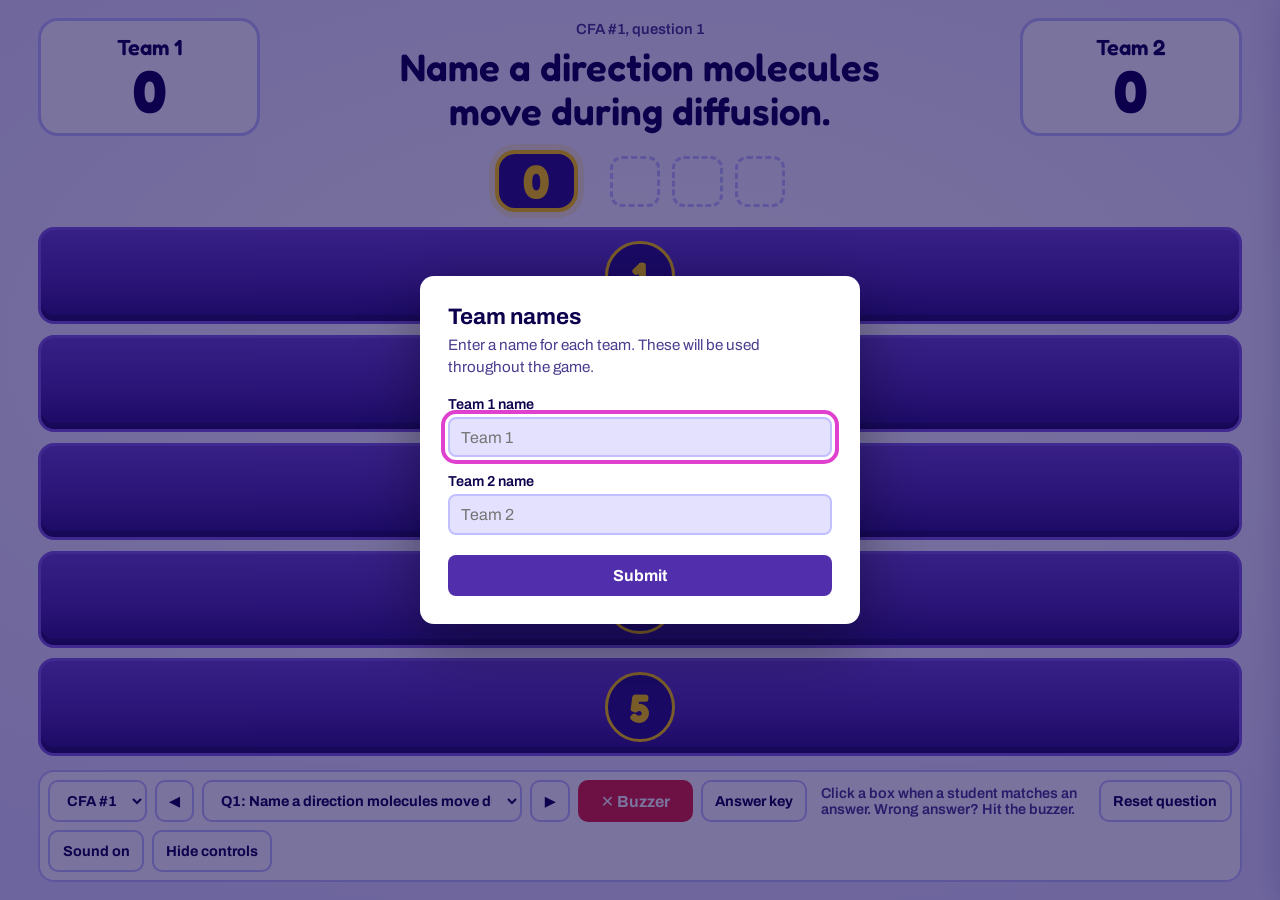
==== biology-feud/index.html @ 5a9de594 "Add files via upload" ====
<!DOCTYPE html>
<html lang="en">
<head>
<meta charset="utf-8">
<meta name="viewport" content="width=device-width, initial-scale=1, viewport-fit=cover">
<title>Biology Feud: CFA review</title>
<link rel="preconnect" href="https://fonts.googleapis.com">
<link rel="preconnect" href="https://fonts.gstatic.com" crossorigin>
<link href="https://fonts.googleapis.com/css2?family=Archivo:wght@500;600;700;800&family=Fredoka:wght@500;600;700&display=swap" rel="stylesheet">
<style>
:root{
  --bg:#E4E1FF; --bg2:#FFFFFF; --ink:#0D004D; --muted:#4A3D8F;
  --panel:#FFFFFF; --panel-edge:#C1BFFF;
  --tile:#512EAB; --tile-deep:#2B1580; --gold:#FFCE00; --fuchsia:#DF41CF;
  --teal:#56E2E1; --red:#E3263B; --face:#FFFDF3; --face-ink:#0D004D; --shown:#DDF7F7;
  color-scheme:light;
  box-sizing:border-box;
  padding-top:env(safe-area-inset-top,0px);
  padding-bottom:env(safe-area-inset-bottom,0px);
}
@media (prefers-color-scheme: dark){
  :root:not([data-theme="light"]){
    --bg:#0D004D; --bg2:#2A1478; --ink:#F4F2FF; --muted:#BDB7F5;
    --panel:#1B0D63; --panel-edge:#512EAB; color-scheme:dark;
  }
}
:root[data-theme="dark"]{
  --bg:#0D004D; --bg2:#2A1478; --ink:#F4F2FF; --muted:#BDB7F5;
  --panel:#1B0D63; --panel-edge:#512EAB; color-scheme:dark;
}
html{height:100%;scroll-padding-top:env(safe-area-inset-top,0px)}
*,*::before,*::after{box-sizing:inherit}
body{margin:0;height:100%;background:var(--bg);color:var(--ink);
  font-family:"Fredoka","Trebuchet MS","Segoe UI",system-ui,sans-serif}
button,select{font:inherit;color:inherit}
:focus-visible{outline:4px solid var(--fuchsia);outline-offset:3px}

/* ---------- Board ---------- */
.app{height:100%;display:grid;grid-template-rows:auto auto minmax(0,1fr) auto;
  gap:clamp(8px,1.6vh,18px);padding:clamp(10px,2vh,24px) clamp(12px,3vw,40px);
  background:radial-gradient(ellipse 85% 65% at 50% 38%,var(--bg2),var(--bg));overflow:hidden}
.top{display:grid;grid-template-columns:minmax(130px,1fr) minmax(0,3.2fr) minmax(130px,1fr);
  align-items:center;gap:clamp(10px,2vw,28px)}
.team{background:var(--panel);border:3px solid var(--panel-edge);border-radius:20px;
  padding:clamp(8px,1.4vh,16px) 10px;text-align:center;display:flex;flex-direction:column;
  align-items:center;gap:2px;transition:transform .3s,border-color .3s}
.team.bump{animation:bump .7s ease}
@keyframes bump{30%{transform:scale(1.08);border-color:var(--gold)}}
.tname{font-weight:600;font-size:clamp(.9rem,1.7vw,1.5rem);min-width:3ch;border-radius:6px;padding:0 4px}
.tscore{font-weight:700;font-size:clamp(2rem,4.6vw,4.4rem);line-height:1;min-width:2ch;border-radius:8px;padding:0 6px}
.award{margin-top:6px;border:0;border-radius:999px;background:var(--fuchsia);color:#fff;
  font-family:Archivo,system-ui,sans-serif;font-weight:700;font-size:clamp(.75rem,1vw,.95rem);
  padding:.45em 1em;cursor:pointer}
.award[hidden]{display:none}
.center{text-align:center;min-width:0}
.qmeta{font-family:Archivo,system-ui,sans-serif;font-weight:600;color:var(--muted);
  font-size:clamp(.8rem,1.15vw,1.05rem)}
.q{font-weight:600;font-size:clamp(1.3rem,3vw,2.9rem);line-height:1.15;margin:.2em 0 0;text-wrap:balance}

.potrow{display:flex;justify-content:center;align-items:center;gap:clamp(12px,2.5vw,36px)}
.pot{background:var(--tile-deep);color:var(--gold);border:4px solid var(--gold);border-radius:20px;
  min-width:3.2ch;text-align:center;padding:0 .5em;font-weight:700;
  font-size:clamp(2rem,5.2vh,4.4rem);line-height:1.15;box-shadow:0 0 0 6px rgba(255,206,0,.18)}
.strikes{display:flex;gap:clamp(6px,1vw,12px)}
.slot{width:clamp(36px,5.6vh,60px);aspect-ratio:1;border:3px dashed var(--panel-edge);border-radius:12px;
  display:grid;place-items:center}
.slot svg{width:78%;opacity:0}
.slot.on{background:var(--red);border:3px solid var(--red)}
.slot.on svg{opacity:1}

.board{display:grid;grid-template-rows:repeat(5,minmax(0,1fr));gap:clamp(6px,1.2vh,14px);
  width:100%;max-width:1240px;margin:0 auto;min-height:0}
.tile{perspective:1400px;border:0;background:none;padding:0;cursor:pointer;min-height:48px;
  height:100%;width:100%;border-radius:18px;display:block}
.inner{position:relative;display:block;width:100%;height:100%;transform-style:preserve-3d;
  transition:transform .65s cubic-bezier(.3,1.35,.5,1)}
.tile.open .inner{transform:rotateX(-180deg)}
.noanim .inner{transition:none!important}
.face{position:absolute;inset:0;backface-visibility:hidden;-webkit-backface-visibility:hidden;
  border-radius:16px;display:flex;align-items:center;overflow:hidden}
.front{justify-content:center;background:linear-gradient(180deg,#6B47CB 0%,var(--tile) 55%,var(--tile-deep) 100%);
  border:3px solid #7E5CE0;box-shadow:inset 0 -6px 0 rgba(0,0,0,.22)}
.num{height:76%;aspect-ratio:1;border-radius:50%;background:var(--tile-deep);color:var(--gold);
  border:3px solid var(--gold);display:grid;place-items:center;font-weight:700;font-size:clamp(1.2rem,4.4vh,2.8rem)}
.tile:hover .front{border-color:var(--gold)}
.board.over .tile:not(.open) .front{border-color:var(--teal);animation:waiting 1.6s ease-in-out infinite}
@keyframes waiting{50%{box-shadow:inset 0 -6px 0 rgba(0,0,0,.22),0 0 0 5px rgba(86,226,225,.45)}}
.back{transform:rotateX(180deg);background:var(--face);color:var(--face-ink);border:3px solid var(--gold);gap:clamp(10px,1.4vw,20px)}
.bn{align-self:stretch;display:grid;place-items:center;min-width:clamp(40px,6vh,72px);background:var(--tile-deep);
  color:var(--gold);font-weight:700;font-size:clamp(1rem,3.4vh,2.2rem)}
.ans{flex:1;text-align:left;font-weight:600;font-size:clamp(1rem,3.5vh,2.5rem);line-height:1.08;padding:4px 0}
.pts{align-self:stretch;display:grid;place-items:center;min-width:clamp(70px,8vw,140px);background:var(--gold);
  color:#0D004D;font-weight:700;font-size:clamp(1.3rem,4.4vh,3.1rem)}
.tile.shown .back{background:var(--shown);border:3px dashed var(--teal)}
.tile.shown .pts{background:#B9ECEC;color:#2D5872}

.host{display:flex;flex-wrap:wrap;align-items:center;gap:8px;background:var(--panel);
  border:2px solid var(--panel-edge);border-radius:16px;padding:8px;font-family:Archivo,system-ui,sans-serif}
.app.clean .host{display:none}
.hb,.sel{font-family:Archivo,system-ui,sans-serif;font-weight:700;font-size:.9rem;background:transparent;
  border:2px solid var(--panel-edge);border-radius:10px;padding:.5em .85em;min-height:42px;cursor:pointer}
.sel{max-width:min(320px,60vw);background:var(--panel)}
.hb:hover{border-color:var(--fuchsia)}
.hb.buzz{background:var(--red);border-color:var(--red);color:#fff;font-size:1rem;padding:.5em 1.3em}
.hb.buzz:hover{border-color:#fff}
.hb.armed{background:var(--gold);border-color:var(--gold);color:#0D004D}
.status{flex:1 1 260px;color:var(--muted);font-size:.9rem;font-weight:600;padding:0 6px}
.showctl{position:fixed;right:12px;bottom:calc(12px + env(safe-area-inset-bottom,0px));opacity:.3;z-index:5;display:none}
.app.clean ~ .showctl{display:block}
.floatbuzz{position:fixed;right:12px;bottom:calc(70px + env(safe-area-inset-bottom,0px));z-index:5;display:none;
  width:64px;height:64px;border-radius:50%;border:4px solid #fff;background:var(--red);cursor:pointer;padding:12px;
  box-shadow:0 6px 18px rgba(13,0,77,.4)}
.floatbuzz svg{width:100%;height:100%;display:block}
.floatbuzz:active{transform:scale(.92)}
.app.clean ~ .floatbuzz{display:block}
.showctl:hover{opacity:1}

/* ---------- Strike overlay ---------- */
.xover{position:fixed;inset:0;display:flex;align-items:center;justify-content:center;gap:2vw;
  pointer-events:none;opacity:0;z-index:30}
.xover.show{animation:xpop 1.25s ease forwards;background:rgba(13,0,77,.35)}
@keyframes xpop{0%{opacity:0;transform:scale(1.35)}12%{opacity:1;transform:scale(1)}80%{opacity:1}100%{opacity:0}}
.xover svg{width:min(25vw,42vh);height:auto;filter:drop-shadow(0 10px 24px rgba(0,0,0,.45))}

/* ---------- Answer key (drawer + window) ---------- */
.drawer{position:fixed;top:0;right:0;bottom:0;width:min(440px,94vw);background:var(--panel);
  border-left:5px solid var(--fuchsia);transform:translateX(105%);transition:transform .3s ease;
  z-index:20;overflow:auto;padding:calc(16px + env(safe-area-inset-top,0px)) 18px calc(18px + env(safe-area-inset-bottom,0px));
  font-family:Archivo,system-ui,sans-serif;box-shadow:-10px 0 40px rgba(13,0,77,.35)}
.drawer.open{transform:none}
.dhead{display:flex;justify-content:space-between;align-items:center;gap:10px}
.dhead h2{margin:0;font-family:Fredoka,system-ui,sans-serif;font-size:1.5rem}
.note{font-size:.85rem;color:var(--muted);line-height:1.4;margin:.6em 0 1em}
.kq{font-weight:700;font-size:1.05rem;line-height:1.3;margin:0 0 .6em}
.krows{display:flex;flex-direction:column;gap:6px}
.krow{display:flex;gap:6px}
.kbtn{flex:1;display:grid;grid-template-columns:2.2em 1fr auto;align-items:center;gap:8px;text-align:left;
  border:2px solid var(--panel-edge);background:transparent;border-radius:10px;padding:.55em .7em;cursor:pointer;
  font-family:Archivo,system-ui,sans-serif;font-size:.98rem;font-weight:600}
.kbtn:hover:not(:disabled){border-color:var(--fuchsia)}
.kbtn:disabled{cursor:default}
.kn{display:grid;place-items:center;width:1.9em;height:1.9em;border-radius:50%;background:var(--tile);color:var(--gold);font-weight:800}
.kp{font-weight:800}
.krow.won .kbtn{background:var(--gold);border-color:var(--gold);color:#0D004D}
.krow.shown .kbtn{background:var(--shown);border:2px dashed var(--teal);color:#0D004D}
.khide{border:2px solid var(--panel-edge);background:transparent;border-radius:10px;padding:0 .7em;cursor:pointer;
  font-family:Archivo,system-ui,sans-serif;font-weight:600;font-size:.85rem}
.kmeta{display:flex;gap:14px;flex-wrap:wrap;font-weight:700;margin:.9em 0 .6em}
.kactions{display:flex;flex-wrap:wrap;gap:8px;margin-top:.6em}
.kactions .hb{flex:1 1 auto}
.shortcuts{font-size:.85rem;color:var(--muted);line-height:1.6;margin-top:1.2em;border-top:2px solid var(--panel-edge);padding-top:.8em}
kbd{font-family:Archivo,system-ui,sans-serif;font-weight:700;border:1.5px solid var(--panel-edge);border-radius:5px;padding:0 .35em}

.keyview{max-width:780px;margin:0 auto;padding:20px 16px 40px;font-family:Archivo,system-ui,sans-serif}
.keyview[hidden],.app[hidden]{display:none}
.keyview h1{font-family:Fredoka,system-ui,sans-serif;font-size:2rem;margin:0}
.kvnav{display:flex;flex-wrap:wrap;gap:8px;margin:1em 0}
.link{display:inline-block;font-weight:700;border-radius:999px;padding:.3em .9em;font-size:.85rem;margin-top:.5em;
  background:var(--panel-edge);color:var(--ink)}
.link.on{background:var(--teal);color:#0D004D}
.keyview .kbtn{font-size:1.1rem;padding:.75em .8em}
.keyview .kq{font-size:1.35rem;font-family:Fredoka,system-ui,sans-serif;font-weight:600}

/* ---------- Team setup form (deliberately plain) ---------- */
.setup{position:fixed;inset:0;z-index:40;display:grid;place-items:center;background:rgba(13,0,77,.55);padding:16px}
.setup[hidden]{display:none}
.setup form{background:var(--panel);color:var(--ink);border-radius:14px;padding:28px;width:min(440px,100%);
  font-family:Archivo,system-ui,sans-serif;box-shadow:0 20px 60px rgba(0,0,0,.35)}
.setup h2{margin:0 0 .3em;font-size:1.4rem}
.setup p{margin:0 0 1.2em;color:var(--muted);font-size:.95rem;line-height:1.4}
.setup label{display:block;font-weight:600;font-size:.9rem;margin:0 0 .35em}
.setup input{width:100%;font:inherit;font-size:1rem;padding:.6em .7em;border:2px solid var(--panel-edge);
  border-radius:8px;background:var(--bg);color:var(--ink);margin-bottom:1em}
.setup button[type=submit]{width:100%;background:var(--tile);color:#fff;border:0;border-radius:8px;padding:.75em;
  font-family:Archivo,system-ui,sans-serif;font-weight:700;font-size:1rem;cursor:pointer;margin-top:.3em}

/* ---------- Big intro ---------- */
.intro{position:fixed;inset:0;z-index:45;color:#fff;overflow:hidden;cursor:pointer;
  background:radial-gradient(ellipse 70% 60% at 50% 45%,#2A1478,#0D004D 75%);transition:opacity .4s}
.intro[hidden]{display:none}
.intro.out{opacity:0}
.beam{position:absolute;top:-20%;width:46vw;height:150%;opacity:.16;pointer-events:none;
  background:linear-gradient(180deg,#FFCE00,transparent 75%);clip-path:polygon(44% 0,56% 0,100% 100%,0 100%)}
.beam.l{left:-6vw;transform-origin:50% 0;animation:sweepL 5s ease-in-out infinite alternate}
.beam.r{right:-6vw;transform-origin:50% 0;animation:sweepR 5s ease-in-out infinite alternate;
  background:linear-gradient(180deg,#56E2E1,transparent 75%)}
@keyframes sweepL{from{transform:rotate(-24deg)}to{transform:rotate(14deg)}}
@keyframes sweepR{from{transform:rotate(24deg)}to{transform:rotate(-14deg)}}
.stage{position:absolute;inset:0}
.stage.shake{animation:shake .4s linear}
@keyframes shake{20%{transform:translate(-9px,5px)}40%{transform:translate(8px,-6px)}60%{transform:translate(-5px,3px)}80%{transform:translate(3px,-2px)}}
.scene{position:absolute;inset:0;display:flex;flex-direction:column;align-items:center;justify-content:center;
  gap:clamp(8px,2vh,24px);text-align:center;padding:0 4vw}
.ib{opacity:0;transition:opacity .45s ease}
.ib.on{opacity:1}
.i-welcome{font-weight:500;font-size:clamp(1.3rem,3.4vw,2.8rem);color:#C1BFFF}
.i-title{font-weight:700;font-size:clamp(3.2rem,12vw,11rem);line-height:.95;color:#FFCE00;
  text-shadow:0 .06em 0 #DF41CF,0 .12em 0 #512EAB;transform:scale(.4)}
.i-title.on{animation:grow .8s cubic-bezier(.2,1.5,.4,1) forwards}
@keyframes grow{from{transform:scale(.4)}to{transform:scale(1)}}
.i-match{font-weight:500;font-size:clamp(1.2rem,3vw,2.5rem);color:#C1BFFF}
.vsrow{display:flex;align-items:center;justify-content:center;gap:clamp(14px,3vw,48px);flex-wrap:nowrap}
@media (max-width:760px){.vsrow{flex-direction:column}}
.tm{font-weight:700;font-size:clamp(2.8rem,6.6vw,7.5rem);line-height:1;white-space:nowrap;
  transform:scale(2.4) rotate(var(--r));text-shadow:0 .07em 0 rgba(0,0,0,.35)}
.tm.on{animation:slam .45s cubic-bezier(.2,1.6,.4,1) forwards}
@keyframes slam{from{opacity:0;transform:scale(2.4) rotate(var(--r))}to{opacity:1;transform:scale(1) rotate(var(--r))}}
#iThis{--r:-4deg;color:#FFCE00}
#iThat{--r:4deg;color:#56E2E1}
.i-vs{font-weight:700;font-size:clamp(1.6rem,4vw,3.6rem);color:#fff;background:#DF41CF;border-radius:50%;
  width:2.2em;height:2.2em;display:grid;place-items:center}
.i-play{font-weight:700;font-size:clamp(3rem,10vw,9rem);color:#FFCE00;transform:scale(.5)}
.i-play.on{animation:grow .7s cubic-bezier(.2,1.5,.4,1) forwards}
.skip{position:absolute;bottom:calc(16px + env(safe-area-inset-bottom,0px));right:20px;font-family:Archivo,system-ui,sans-serif;
  font-size:.85rem;color:#C1BFFF;opacity:.6}
@media (prefers-reduced-motion:reduce){
  .beam,.stage.shake{animation:none}
  .tm.on,.i-title.on,.i-play.on{animation:none;transform:rotate(var(--r,0deg))}
}

@media (max-width:760px){
  .app{height:auto;min-height:100%;overflow:visible}
  .top{grid-template-columns:1fr 1fr}
  .center{grid-column:1/-1;order:-1}
  .board{grid-template-rows:none;grid-auto-rows:64px}
  .ans{font-size:1rem}.pts{font-size:1.4rem;min-width:62px}.num{font-size:1.4rem}
}
@media (prefers-reduced-motion:reduce){
  .inner{transition:opacity .2s}
  .tile.open .inner{transform:none}
  .tile.open .front{opacity:0}
  .back{transform:none;opacity:0}
  .tile.open .back{opacity:1}
  .board.over .tile:not(.open) .front,.team.bump{animation:none}
  .xover.show{animation-duration:1.4s}
}
</style>
</head>
<body>

<div class="app" id="app">
  <header class="top">
    <div class="team" data-t="0">
      <span class="tname" contenteditable="true" spellcheck="false" aria-label="Team 1 name"></span>
      <span class="tscore" contenteditable="true" spellcheck="false" inputmode="numeric" aria-label="Team 1 score"></span>
      <button class="award" data-t="0" hidden></button>
    </div>
    <div class="center">
      <div class="qmeta" id="qmeta"></div>
      <h1 class="q" id="qtext"></h1>
    </div>
    <div class="team" data-t="1">
      <span class="tname" contenteditable="true" spellcheck="false" aria-label="Team 2 name"></span>
      <span class="tscore" contenteditable="true" spellcheck="false" inputmode="numeric" aria-label="Team 2 score"></span>
      <button class="award" data-t="1" hidden></button>
    </div>
  </header>

  <div class="potrow">
    <div class="pot" id="pot" aria-label="Points in play">0</div>
    <div class="strikes" id="strikes" aria-label="Strikes"></div>
  </div>

  <main class="board" id="board"></main>

  <footer class="host" id="host">
    <select class="sel" id="setSel" aria-label="Question set"></select>
    <button class="hb" id="prev" aria-label="Previous question">◀</button>
    <select class="sel" id="qSel" aria-label="Question"></select>
    <button class="hb" id="next" aria-label="Next question">▶</button>
    <button class="hb buzz" id="buzz">✕ Buzzer</button>
    <button class="hb" id="keyBtn">Answer key</button>
    <span class="status" id="status"></span>
    <button class="hb" id="resetBtn">Reset question</button>
    <button class="hb" id="soundBtn"></button>
    <button class="hb" id="cleanBtn" title="Hide this bar (H)">Hide controls</button>
  </footer>
</div>
<button class="hb showctl" id="showCtl">Show controls</button>
<button class="floatbuzz" id="floatBuzz" aria-label="Buzzer" title="Buzzer (X)"><svg viewBox="0 0 100 100" aria-hidden="true"><path d="M22 22L78 78M78 22L22 78" stroke="#fff" stroke-width="16" stroke-linecap="round"/></svg></button>

<aside class="drawer" id="drawer" aria-label="Answer key">
  <div class="dhead"><h2>Answer key</h2><button class="hb" id="closeKey">Close</button></div>
  <p class="note">This panel shows on screen, so close it before you share or project. For a private key, open this page’s link with <b>#key</b> added to the end in a second window. It controls this board.</p>
  <p class="kq" id="dQ"></p>
  <div class="krows" id="dRows"></div>
  <div class="kmeta" id="dMeta"></div>
  <div class="kactions">
    <button class="hb" id="dUnstrike">Remove a strike</button>
    <button class="hb" id="dNewGame">New game</button>
    <button class="hb" id="dNames">Change team names</button>
    <button class="hb" id="dIntro">Replay intro</button>
  </div>
  <div class="shortcuts">
    <kbd>1</kbd>–<kbd>5</kbd> reveal a box &nbsp; <kbd>X</kbd> buzzer &nbsp; <kbd>←</kbd> <kbd>→</kbd> change question<br>
    <kbd>K</kbd> answer key &nbsp; <kbd>H</kbd> hide controls &nbsp; <kbd>M</kbd> sound<br>
    Shift-click a revealed box (or use Hide here) to cover it again. Click a team’s name or score to edit it.
  </div>
</aside>

<div class="xover" id="xover" aria-hidden="true"></div>

<div class="setup" id="setup" hidden>
  <form id="setupForm" autocomplete="off">
    <h2>Team names</h2>
    <p>Enter a name for each team. These will be used throughout the game.</p>
    <label for="t1in">Team 1 name</label>
    <input id="t1in" maxlength="28" placeholder="Team 1">
    <label for="t2in">Team 2 name</label>
    <input id="t2in" maxlength="28" placeholder="Team 2">
    <button type="submit">Submit</button>
  </form>
</div>

<div class="intro" id="intro" hidden aria-live="polite">
  <div class="beam l"></div><div class="beam r"></div>
  <div class="stage" id="stage">
    <div class="scene">
      <div class="ib i-welcome" id="iWelcome">Welcome to</div>
      <div class="ib i-title" id="iTitle">Biology Feud!</div>
    </div>
    <div class="scene">
      <div class="ib i-match" id="iMatch">Today’s matchup</div>
      <div class="vsrow">
        <div class="ib tm" id="iThis">This team</div>
        <div class="ib i-vs" id="iVs">vs</div>
        <div class="ib tm" id="iThat">That team</div>
      </div>
    </div>
    <div class="scene"><div class="ib i-play" id="iPlay">Let’s play!</div></div>
  </div>
  <div class="skip">Click to skip</div>
</div>

<div class="keyview" id="keyview" hidden>
  <h1>Answer key</h1>
  <span class="link" id="kvLink">Looking for the board…</span>
  <div class="kvnav">
    <select class="sel" id="kvSet" aria-label="Question set"></select>
    <button class="hb" id="kvPrev" aria-label="Previous question">◀</button>
    <select class="sel" id="kvQ" aria-label="Question"></select>
    <button class="hb" id="kvNext" aria-label="Next question">▶</button>
  </div>
  <p class="kq" id="kvQText"></p>
  <div class="krows" id="kvRows"></div>
  <div class="kmeta" id="kvMeta"></div>
  <div class="kactions">
    <button class="hb buzz" id="kvBuzz">✕ Buzzer</button>
    <button class="hb" id="kvAward0"></button>
    <button class="hb" id="kvAward1"></button>
  </div>
  <div class="kactions">
    <button class="hb" id="kvUnstrike">Remove a strike</button>
    <button class="hb" id="kvReset">Reset question</button>
  </div>
  <p class="note" id="kvStatus"></p>
  <div class="shortcuts">Keys work here too: <kbd>1</kbd>–<kbd>5</kbd> reveal, <kbd>X</kbd> buzzer, <kbd>←</kbd> <kbd>→</kbd> change question. Click the board window once at the start so its sounds can play.</div>
</div>

<script>
/* ======================= QUESTIONS ======================= */
const SETS = [
 { id:"cfa1", name:"CFA #1", qs:[
  {n:1, q:"Name a direction molecules move during diffusion.", a:[["From high to low concentration",45],["Down the concentration gradient",25],["Toward equilibrium",15],["Into or out of a cell until balanced",10],["No energy required / passive movement",5]]},
  {n:2, q:"What happens to a cell in a hypertonic solution?", a:[["It shrinks as water leaves",50],["Water moves out due to more solute outside",25],["Osmosis moves water to higher solute area",15],["Cell becomes dehydrated",5],["Plant cell becomes plasmolyzed",5]]},
  {n:3, q:"Name an organelle involved in making ATP.", a:[["Mitochondrion",60],["Cytoplasm (glycolysis occurs here)",15],["Cell membrane (for some bacteria)",10],["ATP synthase complexes",10],["Chloroplast (in plants indirectly provides energy)",5]]},
  {n:4, q:"Name a type of membrane transport.", a:[["Passive transport",35],["Active transport",25],["Facilitated diffusion",20],["Endocytosis",10],["Exocytosis",10]]},
  {n:6, q:"Name something that helps a cell reach equilibrium.", a:[["Diffusion",35],["Osmosis",30],["Balanced solute/solvent concentrations",15],["Passive transport",10],["Protein channels",10]]},
  {n:7, q:"Name a step of cellular respiration.", a:[["Glycolysis",40],["Krebs Cycle",30],["Electron Transport Chain",20],["ATP production",5],["Breaking down glucose",5]]},
  {n:8, q:"Name a step involved in making and transporting a protein.", a:[["Ribosome builds the protein",35],["Nucleus sends DNA instructions",25],["ER transports the protein",15],["Golgi modifies & packages it",15],["Vesicle carries protein to membrane",10]]},
  {n:9, q:"Name a difference between passive and active transport.", a:[["Energy use (active requires ATP)",40],["Passive goes high → low",25],["Active goes low → high",20],["Examples: diffusion, osmosis, pumps",10],["Protein channels may be involved",5]]},
  {n:10, q:"Name a possible effect of a hypertonic, hypotonic, or isotonic environment.", a:[["Cell shrinks (hypertonic)",35],["Cell swells (hypotonic)",30],["No net movement (isotonic)",20],["Plant becomes turgid/flaccid/plasmolyzed",10],["Water moves based on solute concentration",5]]},
  {n:11, q:"What could happen to a freshwater protozoan placed in salt water?", a:[["Cell shrinks/shrivels",45],["Water leaves the cell",25],["Hypertonic environment causes dehydration",15],["Osmosis pulls water toward higher solute",10],["Loss of homeostasis",5]]},
  {n:12, q:"Name something about the phospholipid bilayer that makes it selectively permeable.", a:[["Hydrophobic tails repel water/large molecules",35],["Hydrophilic heads interact with water",25],["Only certain molecules pass easily",20],["Protein channels regulate movement",10],["Semi-permeable structure maintains homeostasis",10]]},
  {n:13, q:"Name a similarity or difference between osmosis and diffusion.", a:[["Both move from high → low concentration",30],["Osmosis is only water",25],["Diffusion moves solutes",20],["Both passive (no energy)",15],["Both aim for equilibrium",10]]},
  {n:14, q:"Name a type of transport that requires a protein.", a:[["Facilitated diffusion",40],["Active transport (pumps)",30],["Endocytosis",15],["Exocytosis",10],["Ion channels",5]]},
  {n:15, q:"Name a type of tropism.", a:[["Phototropism",35],["Gravitropism",25],["Hydrotropism",20],["Thigmotropism",10],["Chemotropism",10]]},
  {n:16, q:"Name a place where proteins are built, processed, or transported.", a:[["Ribosome",35],["Endoplasmic reticulum",25],["Golgi apparatus",20],["Nucleus",10],["Vesicles",10]]}
 ]},
 { id:"cfa2", name:"CFA #2", qs:[
  {n:1, q:"Name something involved in protein synthesis.", a:[["Ribosome",35],["mRNA",25],["tRNA",20],["Amino acids",10],["RNA polymerase",10]]},
  {n:2, q:"Name an enzyme used in DNA or RNA processes.", a:[["DNA polymerase",40],["RNA polymerase",30],["Helicase",15],["Ligase",10],["Primase",5]]},
  {n:3, q:"Name a type of RNA.", a:[["mRNA",40],["tRNA",30],["rRNA",20],["snRNA",5],["siRNA",5]]},
  {n:4, q:"Name a location in the cell where genetic processes happen.", a:[["Nucleus",50],["Ribosome",25],["Cytoplasm",15],["Nucleolus",5],["Rough ER",5]]},
  {n:5, q:"Name a step in protein synthesis.", a:[["Transcription",40],["Translation",35],["tRNA delivery of amino acids",10],["mRNA leaving the nucleus",10],["Forming a polypeptide chain",5]]},
  {n:6, q:"Name a process that involves DNA or RNA.", a:[["Replication",35],["Transcription",25],["Translation",20],["Mutation",10],["Meiosis",10]]},
  {n:7, q:"Name a type of inheritance pattern.", a:[["Dominant/Recessive",40],["Incomplete dominance",25],["Codominance",20],["Polygenic inheritance",10],["Multiple alleles",5]]},
  {n:8, q:"Name a biotechnology tool or technique.", a:[["CRISPR-Cas9",40],["DNA fingerprinting",25],["Cloning",15],["Genetic engineering/GMO",10],["Gene therapy",10]]},
  {n:9, q:"Name a source of genetic variation.", a:[["Crossing over",35],["Mutations",25],["Independent assortment",20],["Random fertilization",10],["Nondisjunction",10]]},
  {n:10, q:"Name a type of asexual reproduction.", a:[["Binary fission",40],["Budding",25],["Fragmentation",15],["Vegetative propagation",10],["Spore formation",10]]}
 ]}
];

/* ======================= STATE ======================= */
const LS = "bioFeud.v1", LSCMD = "bioFeud.cmd";
const $ = id => document.getElementById(id);
const esc = s => String(s).replace(/[&<>"]/g, c => ({"&":"&amp;","<":"&lt;",">":"&gt;",'"':"&quot;"}[c]));
const XSVG = '<svg viewBox="0 0 100 100" aria-hidden="true"><path d="M20 20L80 80M80 20L20 80" stroke="#fff" stroke-width="26" stroke-linecap="round"/><path d="M20 20L80 80M80 20L20 80" stroke="#E3263B" stroke-width="16" stroke-linecap="round"/></svg>';
const freshState = () => ({started:false, set:0, idx:0, teams:[{name:"Team 1",score:0},{name:"Team 2",score:0}], rounds:{}, muted:false});

function load(){
  try{
    const s = JSON.parse(localStorage.getItem(LS));
    if(s && SETS[s.set] && SETS[s.set].qs[s.idx] && Array.isArray(s.teams)) return s;
  }catch(e){}
  return null;
}
let S = load() || freshState();
function save(){ try{ localStorage.setItem(LS, JSON.stringify(S)); }catch(e){} }

const qOf = st => SETS[st.set].qs[st.idx];
const keyOf = st => SETS[st.set].id + ":" + st.idx;
const blankRound = () => ({rev:[null,null,null,null,null], strikes:0, pot:0, awardedTo:null});
function round(){ const k = keyOf(S); if(!S.rounds[k]) S.rounds[k] = blankRound(); return S.rounds[k]; }
const isKey = () => location.hash === "#key";

/* ======================= SOUND ======================= */
let AC = null;
function ac(){
  try{
    if(!AC) AC = new (window.AudioContext || window.webkitAudioContext)();
    if(AC.state === "suspended") AC.resume();
  }catch(e){}
  return AC;
}
function tone(f, t0, dur, type, vol, filterHz){
  const a = ac(); if(!a || S.muted) return;
  const o = a.createOscillator(), g = a.createGain(), t = a.currentTime + t0;
  o.type = type; o.frequency.value = f;
  g.gain.setValueAtTime(0.0001, t);
  g.gain.exponentialRampToValueAtTime(vol, t + 0.015);
  g.gain.setValueAtTime(vol, t + dur * 0.6);
  g.gain.exponentialRampToValueAtTime(0.0001, t + dur);
  let node = o;
  if(filterHz){ const lp = a.createBiquadFilter(); lp.type = "lowpass"; lp.frequency.value = filterHz; o.connect(lp); node = lp; }
  node.connect(g).connect(a.destination);
  o.start(t); o.stop(t + dur + 0.05);
}
const sDing  = () => { tone(988,0,.45,"triangle",.28); tone(1319,.13,.75,"triangle",.24); };
const sSoft  = () => { tone(587,0,.4,"sine",.18); };
const sBuzz  = () => { tone(92,0,.8,"sawtooth",.3,1400); tone(97,0,.8,"square",.16,1400); };
const sAward = () => { [523,659,784,1047].forEach((f,i)=>tone(f,i*.09,.5,"triangle",.2)); };
document.addEventListener("pointerdown", ac, {once:true});

/* ======================= ACTIONS (board tab) ======================= */
function reveal(i){
  const r = round(), q = qOf(S);
  if(i < 0 || i >= q.a.length || r.rev[i]) return;
  // Before 3 strikes every match counts. After 3 strikes, only the one steal attempt counts.
  const earned = r.awardedTo === null && (r.strikes < 3 || !r.stealDone);
  if(r.strikes >= 3 && r.awardedTo === null && !r.stealDone) r.stealDone = "hit";
  r.rev[i] = earned ? "won" : "shown";
  if(earned) r.pot += q.a[i][1];
  earned ? sDing() : sSoft();
  commit();
}
function hide(i){
  const r = round(), q = qOf(S);
  if(!r.rev[i]) return;
  if(r.rev[i] === "won" && r.awardedTo === null){ r.pot -= q.a[i][1]; if(r.stealDone === "hit") r.stealDone = false; }
  r.rev[i] = null; commit();
}
let xTimer;
function buzz(){
  const r = round();
  if(r.strikes >= 3 && r.awardedTo === null && !r.stealDone) r.stealDone = "miss";
  const n = r.strikes < 3 ? ++r.strikes : 1;
  sBuzz();
  const xo = $("xover");
  xo.innerHTML = XSVG.repeat(n);
  xo.classList.remove("show"); void xo.offsetWidth; xo.classList.add("show");
  clearTimeout(xTimer); xTimer = setTimeout(()=>xo.classList.remove("show"), 1300);
  commit();
}
function unstrike(){ const r = round(); if(r.stealDone === "miss"){ r.stealDone = false; commit(); } else if(r.strikes > 0){ r.strikes--; commit(); } }
function award(t){
  const r = round();
  if(r.pot <= 0 || r.awardedTo !== null) return;
  S.teams[t].score += r.pot; r.awardedTo = t; sAward(); commit();
  const card = document.querySelector('.team[data-t="'+t+'"]');
  card.classList.remove("bump"); void card.offsetWidth; card.classList.add("bump");
}
function resetQ(){
  const r = round();
  if(r.awardedTo !== null) S.teams[r.awardedTo].score -= r.pot;
  delete S.rounds[keyOf(S)]; commit();
}
function go(i){ const n = SETS[S.set].qs.length; S.idx = Math.max(0, Math.min(n-1, i)); commit(); }
function setSet(s){ if(SETS[s]){ S.set = s; S.idx = 0; commit(); } }
function newGame(){ const m = S.muted, names = S.teams.map(t=>t.name); S = freshState(); S.muted = m; S.teams.forEach((t,i)=>t.name = names[i]); commit(); openSetup(); }

function commit(){ save(); render(); broadcast(); }

/* ======================= SYNC ======================= */
let bc = null;
try{ bc = new BroadcastChannel("bio-feud-v1"); }catch(e){}
function broadcast(){ if(!isKey() && bc) bc.postMessage({type:"state", s:S}); }
function send(cmd, arg){
  const m = {type:"cmd", cmd, arg, id: Math.random().toString(36).slice(2)};
  if(bc) bc.postMessage(m);
  try{ localStorage.setItem(LSCMD, JSON.stringify(m)); }catch(e){}
}
let lastCmd = null;
function handleCmd(m){
  if(isKey() || !m || m.id === lastCmd) return;
  lastCmd = m.id;
  const a = m.arg;
  switch(m.cmd){
    case "hello": S.ping = Date.now(); save(); broadcast(); break;
    case "reveal": reveal(a); break;
    case "hide": hide(a); break;
    case "buzz": buzz(); break;
    case "unstrike": unstrike(); break;
    case "award": award(a); break;
    case "reset": resetQ(); break;
    case "go": go(a); break;
    case "set": setSet(a); break;
  }
}
if(bc) bc.onmessage = e => {
  const m = e.data;
  if(m.type === "cmd") handleCmd(m);
  else if(m.type === "state" && isKey()) keyState(m.s);
};
window.addEventListener("storage", e => {
  try{
    if(e.key === LSCMD && e.newValue) handleCmd(JSON.parse(e.newValue));
    if(e.key === LS && e.newValue && isKey()) keyState(JSON.parse(e.newValue));
  }catch(err){}
});

/* ======================= RENDER: BOARD ======================= */
function fillSelects(setEl, qEl, st){
  setEl.innerHTML = SETS.map((s,i)=>`<option value="${i}"${i===st.set?" selected":""}>${esc(s.name)}</option>`).join("");
  qEl.innerHTML = SETS[st.set].qs.map((q,i)=>{
    const t = q.q.length > 44 ? q.q.slice(0,42) + "…" : q.q;
    return `<option value="${i}"${i===st.idx?" selected":""}>Q${q.n}: ${esc(t)}</option>`;
  }).join("");
}
function keyRows(q, r, live){
  return q.a.map(([t,p],i)=>{
    const st = r ? r.rev[i] : null;
    return `<div class="krow ${st||""}"><button class="kbtn" data-act="reveal" data-i="${i}"${(st||!live)?" disabled":""}>`+
      `<span class="kn">${i+1}</span><span class="kt">${esc(t)}</span><span class="kp">${p}</span></button>`+
      (st && live ? `<button class="khide" data-act="hide" data-i="${i}">Hide</button>` : "") + `</div>`;
  }).join("");
}
function statusText(st, r, q){
  const left = r.rev.filter(v=>!v).length;
  const won = r.rev.some(v=>v==="won");
  if(r.awardedTo !== null) return `${st.teams[r.awardedTo].name} got ${r.pot} points.` + (left ? " Click any covered box to show it." : " Move on when you’re ready.");
  if(r.strikes >= 3){
    if(r.stealDone === "hit") return "Steal! Give all the points to the team that stole.";
    if(r.stealDone === "miss") return "Steal missed. Give the points to the team that had control.";
    return "Three strikes. The other team gets one steal: click their answer if it’s on the board, or hit the buzzer.";
  }
  if(!left) return "Board cleared. Give the points to the team in control.";
  return "Click a box when a student matches an answer. Wrong answer? Hit the buzzer.";
}

function buildBoard(){
  const board = $("board"), q = qOf(S);
  board.classList.add("noanim");
  board.innerHTML = q.a.map(([t,p],i)=>
    `<button class="tile" data-i="${i}" aria-label="Box ${i+1}"><span class="inner">`+
    `<span class="face front"><span class="num">${i+1}</span></span>`+
    `<span class="face back"><span class="bn">${i+1}</span><span class="ans">${esc(t)}</span><span class="pts">${p}</span></span>`+
    `</span></button>`).join("");
  board.dataset.key = keyOf(S);
  requestAnimationFrame(()=>requestAnimationFrame(()=>board.classList.remove("noanim")));
}

function render(){
  if(isKey()) return;
  const q = qOf(S), r = round(), set = SETS[S.set];
  document.querySelectorAll(".team").forEach(card=>{
    const t = +card.dataset.t, team = S.teams[t];
    const nm = card.querySelector(".tname"), sc = card.querySelector(".tscore"), aw = card.querySelector(".award");
    if(document.activeElement !== nm) nm.textContent = team.name;
    if(document.activeElement !== sc) sc.textContent = team.score;
    aw.hidden = !(r.pot > 0 && r.awardedTo === null);
    aw.textContent = `Give ${r.pot} points`;
  });
  $("qmeta").textContent = `${set.name}, question ${q.n}`;
  $("qtext").textContent = q.q;
  $("pot").textContent = r.pot;
  $("strikes").innerHTML = [0,1,2].map(i=>`<div class="slot${i<r.strikes?" on":""}"><svg viewBox="0 0 100 100" aria-hidden="true"><path d="M22 22L78 78M78 22L22 78" stroke="#fff" stroke-width="16" stroke-linecap="round"/></svg></div>`).join("");

  const board = $("board");
  if(board.dataset.key !== keyOf(S)) buildBoard();
  board.querySelectorAll(".tile").forEach((el,i)=>{
    el.classList.toggle("open", !!r.rev[i]);
    el.classList.toggle("shown", r.rev[i] === "shown");
    el.setAttribute("aria-label", r.rev[i] ? `Box ${i+1}: ${q.a[i][0]}, ${q.a[i][1]} points` : `Box ${i+1}, covered`);
  });
  board.classList.toggle("over", r.strikes >= 3 || r.awardedTo !== null);

  fillSelects($("setSel"), $("qSel"), S);
  $("prev").disabled = S.idx === 0;
  $("next").disabled = S.idx === set.qs.length - 1;
  $("status").textContent = statusText(S, r, q);
  $("soundBtn").textContent = S.muted ? "Sound off" : "Sound on";

  $("dQ").textContent = `Q${q.n}. ${q.q}`;
  $("dRows").innerHTML = keyRows(q, r, true);
  $("dMeta").innerHTML = `<span>In play: ${r.pot}</span><span>Strikes: ${r.strikes}/3</span>`;
}

/* ======================= BOARD EVENTS ======================= */
$("board").addEventListener("click", e=>{
  const tile = e.target.closest(".tile"); if(!tile) return;
  const i = +tile.dataset.i;
  if(e.shiftKey) hide(i); else reveal(i);
});
$("buzz").onclick = buzz;
$("prev").onclick = ()=>go(S.idx-1);
$("next").onclick = ()=>go(S.idx+1);
$("setSel").onchange = e=>setSet(+e.target.value);
$("qSel").onchange = e=>go(+e.target.value);
$("keyBtn").onclick = ()=>$("drawer").classList.toggle("open");
$("closeKey").onclick = ()=>$("drawer").classList.remove("open");
$("soundBtn").onclick = ()=>{ S.muted = !S.muted; commit(); };
$("cleanBtn").onclick = ()=>$("app").classList.add("clean");
$("showCtl").onclick = ()=>$("app").classList.remove("clean");
$("floatBuzz").onclick = buzz;
$("dUnstrike").onclick = unstrike;
document.querySelectorAll(".award").forEach(b=>b.onclick=()=>award(+b.dataset.t));
$("dRows").addEventListener("click", e=>{
  const b = e.target.closest("[data-act]"); if(!b || b.disabled) return;
  b.dataset.act === "hide" ? hide(+b.dataset.i) : reveal(+b.dataset.i);
});

// Two-click confirm for destructive buttons
function armed(btn, label, armedLabel, fn){
  let t = null;
  btn.textContent = label;
  btn.onclick = ()=>{
    if(btn.classList.contains("armed")){ clearTimeout(t); btn.classList.remove("armed"); btn.textContent = label; fn(); return; }
    btn.classList.add("armed"); btn.textContent = armedLabel;
    t = setTimeout(()=>{ btn.classList.remove("armed"); btn.textContent = label; }, 3000);
  };
}
armed($("resetBtn"), "Reset question", "Click again to reset", resetQ);
armed($("dNewGame"), "New game", "Click again: scores go to 0", newGame);

// Editable team names and scores
document.querySelectorAll(".team").forEach(card=>{
  const t = +card.dataset.t, nm = card.querySelector(".tname"), sc = card.querySelector(".tscore");
  [nm, sc].forEach(el=>el.addEventListener("keydown", e=>{ if(e.key === "Enter"){ e.preventDefault(); el.blur(); } }));
  nm.addEventListener("blur", ()=>{ S.teams[t].name = nm.textContent.trim() || `Team ${t+1}`; commit(); });
  sc.addEventListener("blur", ()=>{ const v = parseInt(sc.textContent.replace(/[^\d-]/g,""),10); S.teams[t].score = isNaN(v) ? S.teams[t].score : v; commit(); });
});

/* ======================= KEY WINDOW ======================= */
let KS = load() || freshState(), linked = false, helloTimer = null;
function keyState(s){
  if(!s || !SETS[s.set]) return;
  KS = s;
  if(!linked){ linked = true; clearInterval(helloTimer); }
  renderKey();
}
function kRound(){ return (KS.rounds && KS.rounds[keyOf(KS)]) || blankRound(); }
function renderKey(){
  if(!isKey()) return;
  const q = qOf(KS), r = kRound(), set = SETS[KS.set];
  $("kvLink").textContent = linked ? "Linked to the board" : "Board not found";
  $("kvLink").classList.toggle("on", linked);
  fillSelects($("kvSet"), $("kvQ"), KS);
  $("kvPrev").disabled = !linked || KS.idx === 0;
  $("kvNext").disabled = !linked || KS.idx === set.qs.length - 1;
  $("kvSet").disabled = $("kvQ").disabled = !linked;
  $("kvQText").textContent = `${set.name}, Q${q.n}. ${q.q}`;
  $("kvRows").innerHTML = keyRows(q, r, linked);
  $("kvMeta").innerHTML = `<span>In play: ${r.pot}</span><span>Strikes: ${r.strikes}/3</span>`;
  const canAward = linked && r.pot > 0 && r.awardedTo === null;
  [0,1].forEach(t=>{
    const b = $("kvAward"+t);
    b.textContent = `Give ${r.pot} to ${KS.teams[t].name}`;
    b.disabled = !canAward; b.style.display = canAward ? "" : "none";
  });
  ["kvBuzz","kvUnstrike","kvReset"].forEach(id=>$(id).disabled = !linked);
  $("kvStatus").textContent = linked ? statusText(KS, r, q)
    : "Open this page without #key in another tab or window of this same browser. This key will link to it and control it.";
}
$("kvRows").addEventListener("click", e=>{
  const b = e.target.closest("[data-act]"); if(!b || b.disabled) return;
  send(b.dataset.act, +b.dataset.i);
});
$("kvBuzz").onclick = ()=>send("buzz");
$("kvUnstrike").onclick = ()=>send("unstrike");
$("kvAward0").onclick = ()=>send("award", 0);
$("kvAward1").onclick = ()=>send("award", 1);
$("kvPrev").onclick = ()=>send("go", KS.idx - 1);
$("kvNext").onclick = ()=>send("go", KS.idx + 1);
$("kvSet").onchange = e=>send("set", +e.target.value);
$("kvQ").onchange = e=>send("go", +e.target.value);
armed($("kvReset"), "Reset question", "Click again to reset", ()=>send("reset"));

/* ======================= KEYBOARD ======================= */
document.addEventListener("keydown", e=>{
  const el = document.activeElement;
  if(el && (el.isContentEditable || el.tagName === "SELECT" || el.tagName === "INPUT")) return;
  if(e.metaKey || e.ctrlKey || e.altKey) return;
  const k = e.key.toLowerCase();
  if(isKey()){
    if(!linked) return;
    if(k >= "1" && k <= "5") send("reveal", +k - 1);
    else if(k === "x" || k === "b") send("buzz");
    else if(e.key === "ArrowRight") send("go", KS.idx + 1);
    else if(e.key === "ArrowLeft") send("go", KS.idx - 1);
    return;
  }
  if(k >= "1" && k <= "5") reveal(+k - 1);
  else if(k === "x" || k === "b") buzz();
  else if(e.key === "ArrowRight") go(S.idx + 1);
  else if(e.key === "ArrowLeft") go(S.idx - 1);
  else if(k === "k") $("drawer").classList.toggle("open");
  else if(k === "h") $("app").classList.toggle("clean");
  else if(k === "m"){ S.muted = !S.muted; commit(); }
  else if(e.key === "Escape") $("drawer").classList.remove("open");
});

/* ======================= SETUP + INTRO ======================= */
function openSetup(){
  $("drawer").classList.remove("open");
  [0,1].forEach(t=>{ const v = S.teams[t].name; $("t"+(t+1)+"in").value = /^Team [12]$/.test(v) ? "" : v; });
  $("setup").hidden = false;
  setTimeout(()=>$("t1in").focus(), 50);
}
$("setupForm").addEventListener("submit", e=>{
  e.preventDefault();
  // The names are saved and used on the board. The intro ignores them on purpose.
  [0,1].forEach(t=>{ S.teams[t].name = $("t"+(t+1)+"in").value.trim() || `Team ${t+1}`; });
  S.started = true; commit();
  $("setup").hidden = true;
  ac(); playIntro();
});

const sFanfare = () => {
  [[523,659,784],[587,740,880],[784,988,1175,1568]].forEach((ch,j)=>
    ch.forEach(f=>tone(f, j*.22, j===2 ? 1.1 : .2, "triangle", .12)));
};
const sSlam = () => { tone(62,0,.55,"sine",.55); tone(124,0,.22,"square",.14,700); tone(1568,.02,.3,"triangle",.08); };

let introTimers = [];
function playIntro(){
  const I = $("intro");
  introTimers.forEach(clearTimeout); introTimers = [];
  I.querySelectorAll(".on").forEach(el=>el.classList.remove("on"));
  I.classList.remove("out"); I.hidden = false;
  const at = (ms, fn) => introTimers.push(setTimeout(fn, ms));
  const on = (...ids) => ids.forEach(id=>$(id).classList.add("on"));
  const off = (...ids) => ids.forEach(id=>$(id).classList.remove("on"));
  const shake = () => { const s = $("stage"); s.classList.remove("shake"); void s.offsetWidth; s.classList.add("shake"); };
  at(150,  ()=>on("iWelcome"));
  at(900,  ()=>{ on("iTitle"); sFanfare(); });
  at(3100, ()=>off("iWelcome","iTitle"));
  at(3600, ()=>on("iMatch"));
  at(4500, ()=>{ on("iThis"); sSlam(); shake(); });
  at(5500, ()=>{ on("iVs"); sSoft(); });
  at(6300, ()=>{ on("iThat"); sSlam(); shake(); });
  at(8600, ()=>off("iMatch","iThis","iVs","iThat"));
  at(9100, ()=>{ on("iPlay"); sAward(); });
  at(11000, endIntro);
}
function endIntro(){
  introTimers.forEach(clearTimeout); introTimers = [];
  const I = $("intro");
  I.classList.add("out");
  setTimeout(()=>{ I.hidden = true; I.classList.remove("out"); }, 420);
}
$("intro").addEventListener("click", endIntro);
$("dNames").onclick = openSetup;
$("dIntro").onclick = ()=>{ $("drawer").classList.remove("open"); ac(); playIntro(); };
document.addEventListener("keydown", e=>{
  if(!$("intro").hidden && !$("intro").classList.contains("out")){ e.preventDefault(); e.stopImmediatePropagation(); endIntro(); }
}, true);

/* ======================= MODE ======================= */
function applyMode(){
  const key = isKey();
  $("app").hidden = key; $("showCtl").hidden = key; $("floatBuzz").hidden = key;
  $("keyview").hidden = !key;
  document.title = key ? "Answer key: Biology Feud" : "Biology Feud: CFA review";
  if(key){
    linked = false; KS = load() || KS; renderKey();
    clearInterval(helloTimer);
    send("hello");
    helloTimer = setInterval(()=>{ if(!linked) send("hello"); else clearInterval(helloTimer); }, 1500);
  }else{
    clearInterval(helloTimer);
    S = load() || S; $("board").dataset.key = ""; render(); broadcast();
    if(!S.started) openSetup();
  }
}
window.addEventListener("hashchange", applyMode);
applyMode();
</script>
</body>
</html>
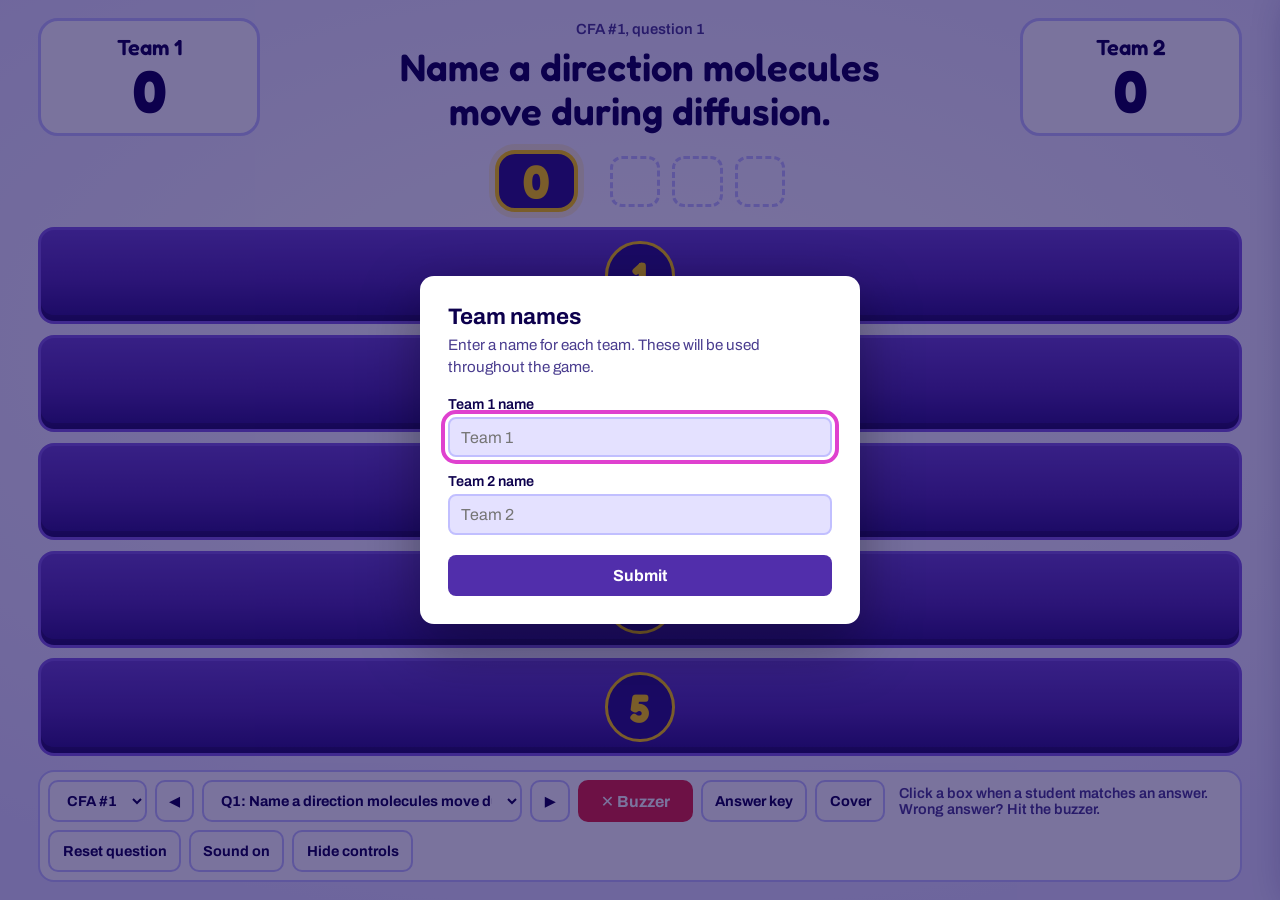
==== commit 6c0cb49f: "Update index.html" ====
--- a/biology-feud/index.html
+++ b/biology-feud/index.html
@@ -161,6 +161,27 @@
 .keyview .kbtn{font-size:1.1rem;padding:.75em .8em}
 .keyview .kq{font-size:1.35rem;font-family:Fredoka,system-ui,sans-serif;font-weight:600}
 
+/* ---------- Cover screen (Space) ---------- */
+.cover{position:fixed;inset:0;z-index:18;overflow:hidden;color:#fff;display:grid;place-items:center;
+  background:radial-gradient(ellipse 70% 60% at 50% 45%,#2A1478,#0D004D 75%);
+  opacity:0;visibility:hidden;transition:opacity .5s ease,visibility 0s linear .5s}
+.cover.on{opacity:1;visibility:visible;transition:opacity .5s ease}
+.ctitle{position:relative;text-align:center;display:flex;flex-direction:column;align-items:center;gap:clamp(14px,3.5vh,36px);padding:0 4vw}
+.ctitle .t{font-weight:700;font-size:clamp(3.2rem,12vw,11rem);line-height:.95;color:#FFCE00;
+  text-shadow:0 .06em 0 #DF41CF,0 .12em 0 #512EAB}
+.ctitle .s{font-weight:500;font-size:clamp(1.1rem,2.6vw,2.2rem);color:#C1BFFF}
+.cchip{position:absolute;left:14px;bottom:calc(14px + env(safe-area-inset-bottom,0px));display:flex;align-items:center;gap:4px;
+  background:rgba(255,255,255,.08);border:1.5px solid rgba(193,191,255,.35);border-radius:999px;padding:4px 6px;
+  font-family:Archivo,system-ui,sans-serif;font-weight:700;font-size:.85rem;color:#C1BFFF;opacity:.55;transition:opacity .2s}
+.cchip:hover,.cchip:focus-within{opacity:1}
+.cchip button{border:0;background:transparent;color:inherit;font:inherit;cursor:pointer;border-radius:999px;padding:.35em .6em;min-height:32px}
+.cchip button:hover:not(:disabled){background:rgba(255,255,255,.14);color:#fff}
+.cchip button:disabled{opacity:.3;cursor:default}
+.cchip .cq{color:#fff;min-width:3ch;text-align:center}
+.cchip .arr{display:flex;flex-direction:column}
+.cchip .arr button{min-height:0;padding:0 .5em;line-height:1.15;font-size:.7rem}
+.cchip svg{width:18px;height:18px;display:block}
+
 /* ---------- Team setup form (deliberately plain) ---------- */
 .setup{position:fixed;inset:0;z-index:40;display:grid;place-items:center;background:rgba(13,0,77,.55);padding:16px}
 .setup[hidden]{display:none}
@@ -200,8 +221,8 @@
 @keyframes grow{from{transform:scale(.4)}to{transform:scale(1)}}
 .i-match{font-weight:500;font-size:clamp(1.2rem,3vw,2.5rem);color:#C1BFFF}
 .vsrow{display:flex;align-items:center;justify-content:center;gap:clamp(14px,3vw,48px);flex-wrap:nowrap}
-@media (max-width:760px){.vsrow{flex-direction:column}}
-.tm{font-weight:700;font-size:clamp(2.8rem,6.6vw,7.5rem);line-height:1;white-space:nowrap;
+@media (max-width:760px){.vsrow{flex-direction:column}.tm{max-width:90vw}}
+.tm{font-weight:700;font-size:clamp(2.8rem,6.6vw,7.5rem);line-height:1.02;max-width:40vw;text-wrap:balance;overflow-wrap:anywhere;
   transform:scale(2.4) rotate(var(--r));text-shadow:0 .07em 0 rgba(0,0,0,.35)}
 .tm.on{animation:slam .45s cubic-bezier(.2,1.6,.4,1) forwards}
 @keyframes slam{from{opacity:0;transform:scale(2.4) rotate(var(--r))}to{opacity:1;transform:scale(1) rotate(var(--r))}}
@@ -270,6 +291,7 @@
     <button class="hb" id="next" aria-label="Next question">▶</button>
     <button class="hb buzz" id="buzz">✕ Buzzer</button>
     <button class="hb" id="keyBtn">Answer key</button>
+    <button class="hb" id="coverBtn" title="Cover the screen (Space)">Cover</button>
     <span class="status" id="status"></span>
     <button class="hb" id="resetBtn">Reset question</button>
     <button class="hb" id="soundBtn"></button>
@@ -293,12 +315,24 @@
   </div>
   <div class="shortcuts">
     <kbd>1</kbd>–<kbd>5</kbd> reveal a box &nbsp; <kbd>X</kbd> buzzer &nbsp; <kbd>←</kbd> <kbd>→</kbd> change question<br>
+    <kbd>Space</kbd> cover or reveal the screen (<kbd>↑</kbd> <kbd>↓</kbd> change question while covered)<br>
     <kbd>K</kbd> answer key &nbsp; <kbd>H</kbd> hide controls &nbsp; <kbd>M</kbd> sound<br>
     Shift-click a revealed box (or use Hide here) to cover it again. Click a team’s name or score to edit it.
   </div>
 </aside>
 
 <div class="xover" id="xover" aria-hidden="true"></div>
+
+<div class="cover" id="cover" aria-hidden="true">
+  <div class="beam l"></div><div class="beam r"></div>
+  <div class="ctitle"><div class="t">Biology Feud!</div><div class="s">CFA review edition</div></div>
+  <div class="cchip">
+    <button id="cSet" title="Switch question set"></button>
+    <span class="cq" id="cQ"></span>
+    <span class="arr"><button id="cUp" aria-label="Next question" title="Next question (↑)">▲</button><button id="cDown" aria-label="Previous question" title="Previous question (↓)">▼</button></span>
+    <button id="cReveal" title="Reveal the question (Space)" aria-label="Reveal the question"><svg viewBox="0 0 24 24" fill="none" stroke="currentColor" stroke-width="2.2" stroke-linecap="round" stroke-linejoin="round"><path d="M2 12s3.6-7 10-7 10 7 10 7-3.6 7-10 7S2 12 2 12z"/><circle cx="12" cy="12" r="3"/></svg></button>
+  </div>
+</div>
 
 <div class="setup" id="setup" hidden>
   <form id="setupForm" autocomplete="off">
@@ -312,12 +346,17 @@
   </form>
 </div>
 
+<audio id="voReveal" preload="auto" src="[data-uri]"></audio>
+<audio id="voStart" preload="auto" src="[data-uri]